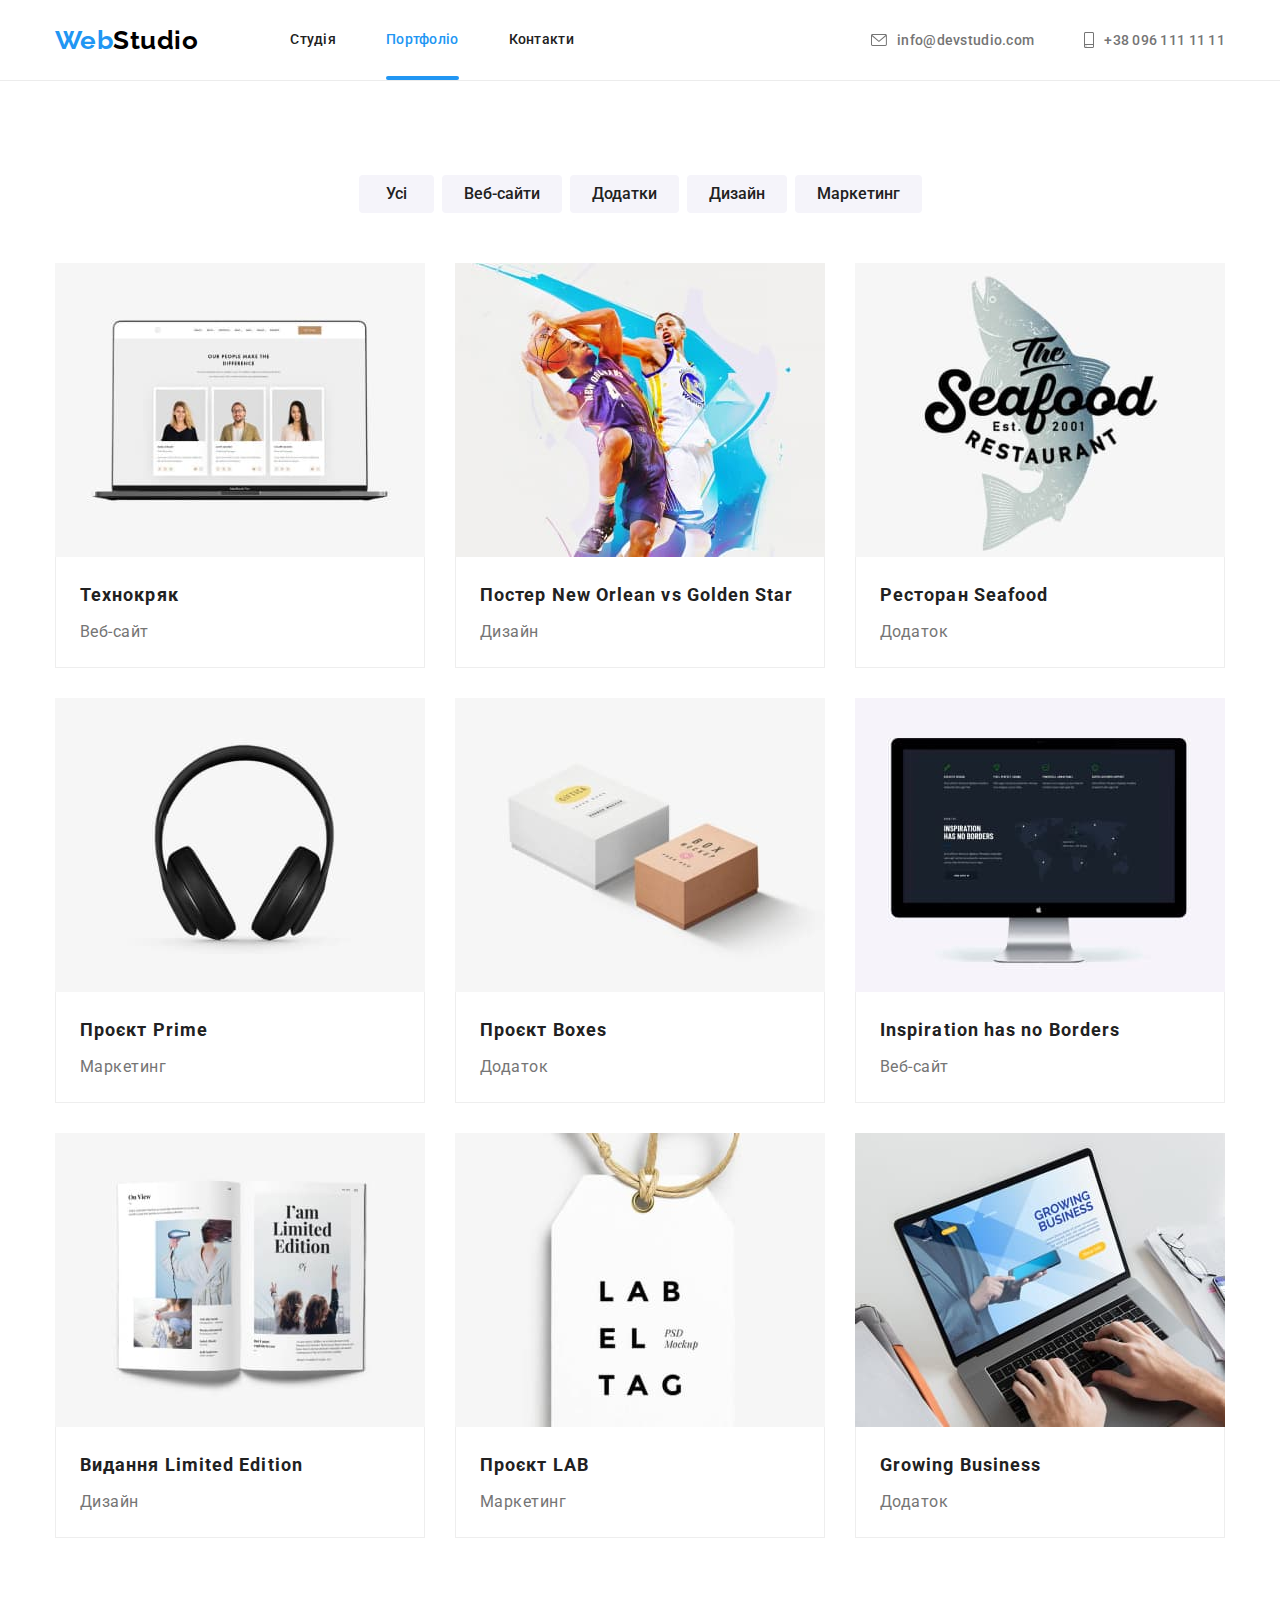
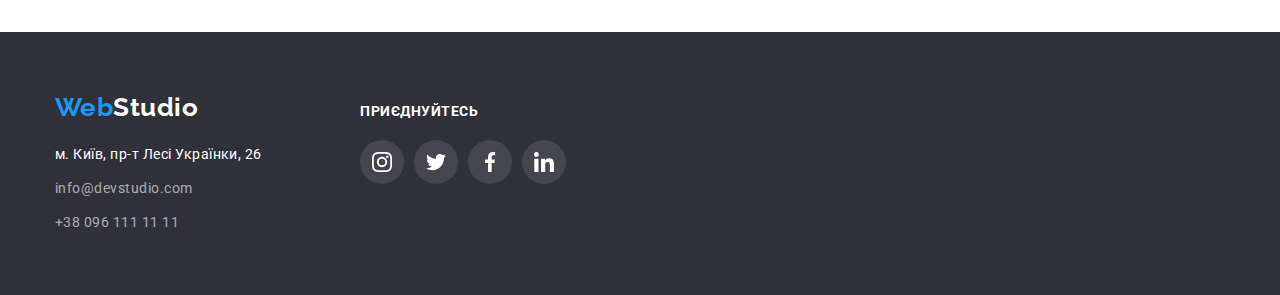
==== portfolio.html @ cae71cea "create hw-06" ====
<!DOCTYPE html>
<html lang="uk">
  <head>
    <meta charset="UTF-8" />
    <meta http-equiv="X-UA-Compatible" content="IE=edge" />
    <meta name="viewport" content="width=device-width, initial-scale=1.0" />
    <link rel="preconnect" href="https://fonts.gstatic.com" crossorigin />
    <link
      href="https://fonts.googleapis.com/css2?family=Raleway:wght@700&family=Roboto:wght@400;500;700;900&display=swap"
      rel="stylesheet"
    />
    <link
      rel="stylesheet"
      href="https://cdnjs.cloudflare.com/ajax/libs/modern-normalize/1.1.0/modern-normalize.min.css"
    />
    <link
      rel="stylesheet"
      href="https://cdnjs.cloudflare.com/ajax/libs/modern-normalize/1.1.0/modern-normalize.min.css"
    />

    <link rel="stylesheet" href="./css/styles.css" />
    <title>Portfolio</title>
  </head>
  <body>
    <!-- header -->
    <header class="header">
      <div class="container header-container">
        <nav class="header-container">
          <a class="logo" href="" lang="en"
            ><span class="logo-accent">Web</span>Studio</a
          >
          <ul class="header-container">
            <li class="nav-list-item">
              <a class="nav-link" href="./index.html">Студія</a>
            </li>
            <li class="nav-list-item">
              <a class="nav-link current" href="">Портфоліо</a>
            </li>
            <li class="nav-list-item">
              <a class="nav-link" href="">Контакти</a>
            </li>
          </ul>
        </nav>
        <ul class="header-container header-left">
          <li class="header-list-item">
            <a class="header-contacts" href="mailto:info@devstudio.com">
              <svg class="contacts-item" width="16" height="12">
                <use href="./imges/sprite.svg#icon-envelope"></use>
              </svg>
              info@devstudio.com
            </a>
          </li>
          <li class="header-list-item">
            <a class="header-contacts" href="tel:+380961111111">
              <svg class="contacts-item" width="10" height="16">
                <use href="./imges/sprite.svg#icon-smartphone"></use>
              </svg>
              +38 096 111 11 11</a
            >
          </li>
        </ul>
      </div>
    </header>

    <!-- main -->
    <main>
      <section class="portfolio-main section">
        <div class="container">
          <h1 class="visually-hidden">Portfolio</h1>
          <ul class="main-btn-list">
            <li class="main-btn-item">
              <button class="portfolio-btn" type="button">Усі</button>
            </li>
            <li class="main-btn-item">
              <button class="portfolio-btn" type="button">Веб-сайти</button>
            </li>
            <li class="main-btn-item">
              <button class="portfolio-btn" type="button">Додатки</button>
            </li>
            <li class="main-btn-item">
              <button class="portfolio-btn" type="button">Дизайн</button>
            </li>
            <li class="main-btn-item">
              <button class="portfolio-btn" type="button">Маркетинг</button>
            </li>
          </ul>

          <ul class="main-list">
            <li class="main-item">
              <a class="portfilio-list-link" href="">
                <div class="portfilio-list-item">
                  <img src="./imges/veb-site.jpg" alt="veb-site" width="370" />
                  <p class="portfilio-item-description">
                    Ресурс пропонує комплексні пропозиції з різним рівнем функціоналу та сервісів. Все це дозволить відвідувачу отримати вичерпні відомості про компанію чи приватну особу.
                  </p>
                  
                </div>
                <div class="main-item-bottom">
                  <h2 class="portfolio-title">Технокряк</h2>
                  <p class="work">Веб-сайт</p>
                </div>
              </a>
            </li>
            <li class="main-item">
              <a class="portfilio-list-link" href="">
                <div class="portfilio-list-item">
                  <img
                    src="./imges/comands.jpg"
                    alt="basket-bools comands"
                    width="370"
                  />
                  <p class="portfilio-item-description">
                    Ресурс пропонує комплексні пропозиції з різним рівнем функціоналу та сервісів. Все це дозволить відвідувачу отримати вичерпні відомості про компанію чи приватну особу.
                  </p>
                </div>
                <div class="main-item-bottom">
                  <h2 class="portfolio-title">
                    Постер New Orlean vs Golden Star
                  </h2>
                  <p class="work">Дизайн</p>
                </div>
              </a>
            </li>
            <li class="main-item">
              <a class="portfilio-list-link" href="">
                <div class="portfilio-list-item">
                  <img
                    src="./imges/seafood.jpg"
                    alt="restoran seafood"
                    width="370"
                  />

                   <p class="portfilio-item-description">
                    Ресурс пропонує комплексні пропозиції з різним рівнем функціоналу та сервісів. Все це дозволить відвідувачу отримати вичерпні відомості про компанію чи приватну особу.
                  </p>
                </div>
                <div class="main-item-bottom">
                  <h2 class="portfolio-title">Ресторан Seafood</h2>
                  <p class="work">Додаток</p>
                </div>
              </a>
            </li>
            <li class="main-item">
              <a class="portfilio-list-link" href="">
                <div class="portfilio-list-item">
                  <img
                   src="./imges/prime.jpg"
                    alt="prime" 
                    width="370" 
                    />

                     <p class="portfilio-item-description">
                     Ресурс пропонує комплексні пропозиції з різним рівнем функціоналу та сервісів. Все це дозволить відвідувачу отримати вичерпні відомості про компанію чи приватну особу.
                     </p>
                </div>
                <div class="main-item-bottom">
                  <h2 class="portfolio-title">Проєкт Prime</h2>
                  <p class="work">Маркетинг</p>
                </div>
              </a>
            </li>
            <li class="main-item">
              <a class="portfilio-list-link" href="">
                <div class="portfilio-list-item">
                  <img src="./imges/boxes.jpg" alt="boxes" width="370" />

                  <p class="portfilio-item-description">
                    Ресурс пропонує комплексні пропозиції з різним рівнем функціоналу та сервісів. Все це дозволить відвідувачу отримати вичерпні відомості про компанію чи приватну особу.
                  </p>
                </div>
                <div class="main-item-bottom">
                  <h2 class="portfolio-title">Проєкт Boxes</h2>
                  <p class="work">Додаток</p>
                </div>
              </a>
            </li>
            <li class="main-item">
              <a class="portfilio-list-link" href="">
                <div class="portfilio-list-item">
                  <img src="./imges/comp.jpg" alt="computer" width="370" />
 <p class="portfilio-item-description">
                     Ресурс пропонує комплексні пропозиції з різним рівнем функціоналу та сервісів. Все це дозволить відвідувачу отримати вичерпні відомості про компанію чи приватну особу.
                     </p>

                </div>
                <div class="main-item-bottom">
                  <h2 class="portfolio-title" lang="en">
                    Inspiration has no Borders
                  </h2>
                  <p class="work">Веб-сайт</p>
                </div>
              </a>
            </li>
            <li class="main-item">
              <a class="portfilio-list-link" href="">
                <div class="portfilio-list-item">
                  <img src="./imges/edition.jpg" alt="book" width="370" />

 <p class="portfilio-item-description">
                     Ресурс пропонує комплексні пропозиції з різним рівнем функціоналу та сервісів. Все це дозволить відвідувачу отримати вичерпні відомості про компанію чи приватну особу.
                     </p>
                </div>
                <div class="main-item-bottom">
                  <h2 class="portfolio-title">Видання Limited Edition</h2>
                  <p class="work">Дизайн</p>
                </div>
              </a>
            </li>
            <li class="main-item">
              <a class="portfilio-list-link" href="">
                <div class="portfilio-list-item">
                  <img src="./imges/lab.jpg" alt="laboratory" width="370" />
 <p class="portfilio-item-description">
                     Ресурс пропонує комплексні пропозиції з різним рівнем функціоналу та сервісів. Все це дозволить відвідувачу отримати вичерпні відомості про компанію чи приватну особу.
                     </p>

                </div>
                <div class="main-item-bottom">
                  <h2 class="portfolio-title">Проєкт LAB</h2>
                  <p class="work">Маркетинг</p>
                </div>
              </a>
            </li>
            <li class="main-item">
              <a class="portfilio-list-link" href="">
                <div class="portfilio-list-item">
                  <img
                    src="./imges/business.jpg"
                    alt="business-site"
                    width="370"
                  />
                     <p class="portfilio-item-description">
                     Ресурс пропонує комплексні пропозиції з різним рівнем функціоналу та сервісів. Все це дозволить відвідувачу отримати вичерпні відомості про компанію чи приватну особу.
                     </p>

                </div>
                <div class="main-item-bottom">
                  <h2 class="portfolio-title" lang="en">Growing Business</h2>
                  <p class="work">Додаток</p>
                </div>
              </a>
            </li>
          </ul>
        </div>
      </section>
    </main>

    <!-- footer -->
    <footer class="footer">
      <div class="container footer-container">
        <div class="footer-left">
          <a class="logo" href="" lang="en"
            ><span class="logo-accent">Web</span
            ><span class="logo-footer">Studio</span></a
          >
          <address class="footer-address">
            <ul>
              <li class="footer-item">
                <a
                  class="address adress-link"
                  href="https://goo.gl/maps/NStDRxaKjLtgSqXTA"
                  target="_blank"
                  rel="noopener noreferrer"
                  >м. Київ, пр-т Лесі Українки, 26</a
                >
              </li>
              <li class="footer-item">
                <a class="address" href="mailto:info@devstudio.com"
                  >info@devstudio.com</a
                >
              </li>
              <li class="footer-item">
                <a class="address" href="tel:+380961111111"
                  >+38 096 111 11 11</a
                >
              </li>
            </ul>
          </address>
        </div>

        <div class="footer-right">
          <h2 class="footer-title">приєднуйтесь</h2>
          <ul class="footer-right-list">
            <li class="footer-right-list-item">
              <a class="footer-item-icon" href="">
                <svg width="20" height="20">
                  <use href="./imges/sprite.svg#icon-instagram"></use>
                </svg>
              </a>
            </li>

            <li class="footer-right-list-item">
              <a class="footer-item-icon" href="">
                <svg width="20" height="20">
                  <use href="./imges/sprite.svg#icon-twitter"></use>
                </svg>
              </a>
            </li>

            <li class="footer-right-list-item">
              <a class="footer-item-icon" href="">
                <svg width="20" height="20">
                  <use href="./imges/sprite.svg#icon-facebook"></use>
                </svg>
              </a>
            </li>

            <li class="footer-right-list-item">
              <a class="footer-item-icon" href="">
                <svg width="20" height="20">
                  <use href="./imges/sprite.svg#icon-linkedin"></use>
                </svg>
              </a>
            </li>
          </ul>
        </div>
      </div>
    </footer>
  </body>
</html>
---- css/styles.css ----
:root {
  --primary-font-family: "Roboto", sans-serif;
  --secondary-font-family: "Raleway", sans-serif;

  --primary-text-color: #212121;
  --secondary-text-color: #757575;
  --accent-text-color: #ffffff;

  --accent-color: #2196f3;

  --primary-background: #f5f5f5;
  --secondary-background: #f5f4fa;
  --accent-background: #2f303a;

  --columns-gap: 30px;
}

body {
  font-family: var(--primary-font-family);
  letter-spacing: 0.03em;
  color: var(--primary-text-color);
}
ul {
  padding-left: 0;
  margin: 0;
  list-style: none;
}
a {
  text-decoration: none;
}
h1,
h2,
h3,
h4,
h5,
h6,
p {
  margin-top: 0;
  margin-bottom: 0;
}

img {
  display: block;
}

.current {
  color: var(--accent-color);
}

.container {
  width: 1200px;
  margin: 0 auto;
  padding-left: 15px;
  padding-right: 15px;
}

.visually-hidden {
  position: absolute;
  width: 1px;
  height: 1px;
  margin: -1px;
  border: 0;
  padding: 0;

  white-space: nowrap;
  clip-path: inset(100%);
  clip: rect(0 0 0 0);
  overflow: hidden;
}
/* ========studio========= */

/* --hero-- */
.hero {
  max-width: 1600px;
  margin: auto;
  padding-top: 200px;
  padding-bottom: 200px;
  background-image: linear-gradient(
      rgba(47, 48, 58, 0.4),
      rgba(47, 48, 58, 0.4)
    ),
    url(../imges/hero.jpg);
  background-size: cover;
  background-color: var(--accent-background);
}

.hero-container {
  text-align: center;
}

.main-title {
  width: 700px;
  margin: 0 auto;
  margin-bottom: 30px;
  font-weight: 900;
  font-size: 44px;
  line-height: 1.36;
  letter-spacing: 0.06em;
  text-transform: uppercase;
  color: var(--accent-text-color);
}
.main-btn {
  min-width: 216px;
  padding: 10px 16px;
  border: transparent;
  box-shadow: 0px 4px 4px rgba(0, 0, 0, 0.15);
  border-radius: 4px;
  font-family: inherit;
  font-weight: 700;
  font-size: 16px;
  line-height: 1.88;
  cursor: pointer;
  color: var(--accent-text-color);
  background-color: var(--accent-color);
}
.main-btn:active,
.main-btn:focus {
  position: relative;
  top: 1px;
  left: 1px;
}

/* ---peculiarities-- */

/* .peculiarities{
 background-color: var(--primary-background); 
}  */

.peculiarities-list {
  display: flex;
  flex-wrap: wrap;
  margin-left: calc(-1 * var(--columns-gap));
  margin-top: calc(-1 * var(--columns-gap));
}

.peculiarities-list-item {
  flex-basis: calc((100% - 120px) / 4);
  margin-left: var(--columns-gap);
  margin-top: var(--columns-gap);
}

.peculiarities-cart {
  display: flex;
  justify-content: center;
  align-items: center;
  height: 120px;
  margin-bottom: 30px;
  background: #f5f4fa;
  border-radius: 4px;
}

.title {
  margin-bottom: 10px;
  font-size: 14px;
  line-height: 1.14;
  text-transform: uppercase;
}

.description {
  font-size: 14px;
  line-height: 1.71;
  color: var(--secondary-text-color);
}

/* -----about----- */

.about {
  /* background-color: var(--primary-background);  */
  padding-bottom: 94px;
}

.about-list {
  display: flex;
  flex-wrap: wrap;
  margin-left: calc(-1 * var(--columns-gap));
  margin-top: calc(-1 * var(--columns-gap));
}

.about-list-item {
  position: relative;
  flex-basis: calc((100% - 90px) / 3);
  margin-left: var(--columns-gap);
  margin-top: var(--columns-gap);
}

.about-description {
  position: absolute;
  left: 0;
  bottom: 0;
  display: flex;
  align-items: center;
  justify-content: center;
  height: 70px;
  width: 100%;

  font-weight: 700;
  font-size: 14px;
  line-height: 1.14;

  text-transform: uppercase;
  background: rgba(47, 48, 58, 0.8);
  color: #ffffff;
}

/* ---team---- */
.team {
  background-color: var(--secondary-background);
}

.team-list {
  display: flex;
  flex-wrap: wrap;
  margin-left: calc(-1 * var(--columns-gap));
  margin-top: calc(-1 * var(--columns-gap));
}

.team-list-item {
  flex-basis: calc((100% - 120px) / 4);
  margin-left: var(--columns-gap);
  margin-top: var(--columns-gap);
  box-shadow: 0px 1px 3px rgba(0, 0, 0, 0.12), 0px 1px 1px rgba(0, 0, 0, 0.14),
    0px 2px 1px rgba(0, 0, 0, 0.2);
  border-radius: 0px 0px 4px 4px;
}

.team-item-bottom {
  text-align: center;
  padding: 30px;
  background-color: #ffffff;
}

.team-title {
  margin-bottom: 10px;
  font-weight: 500;
  font-size: 16px;
  line-height: 1.19;
}

.team-description {
  margin-bottom: 15px;
  font-size: 16px;
  line-height: 1.19;
  color: var(--secondary-text-color);
}

.team-list-icon {
  display: flex;
}

.team-list-item-icon:not(:last-child) {
  margin-right: 10px;
}

.team-item-icon {
  display: flex;
  align-items: center;
  justify-content: center;
  width: 44px;
  height: 44px;
  background-color: transparent;
  border-radius: 50%;
  transition: background-color 250ms cubic-bezier(0.4, 0, 0.2, 1);
}

.team-item-icon:hover,
.team-item-icon:focus {
  background-color: var(--accent-color);
  cursor: pointer;
}

.team-icon {
  fill: #afb1b8;
  transition: fill 250ms cubic-bezier(0.4, 0, 0.2, 1);
}

.team-item-icon:hover .team-icon,
.team-item-icon:focus .team-icon {
  fill: #ffffff;
}

/* ------clients-------- */
.clients-list {
  display: flex;
  flex-wrap: wrap;
  margin-top: calc(-1 * var(--columns-gap));
  margin-left: calc(-1 * var(--columns-gap));
}

.clients-list-item {
  flex-basis: calc((100% - 180px) / 6);
  margin-top: var(--columns-gap);
  margin-left: var(--columns-gap);
  height: 90px;
  width: 170px;
  border-radius: 4px;
}

.clients-item-icon {
  display: flex;
  justify-content: center;
  align-items: center;
  border: 1px solid #afb1b8;
  height: 100%;
  width: 100%;
  fill: #afb1b8;
  transition: border 250ms cubic-bezier(0.4, 0, 0.2, 1),
    fill 250ms cubic-bezier(0.4, 0, 0.2, 1);
}

.clients-item-icon:hover,
.clients-item-icon:focus {
  border: 1px solid var(--accent-color);
  fill: var(--accent-color);
  cursor: pointer;
}

/* ========portfolio====== */

/* ---main---- */
.main-btn-list {
  display: flex;
  justify-content: center;
  margin-bottom: 50px;
}

.main-btn-item:not(:last-child) {
  margin-right: 8px;
}

.portfolio-btn {
  min-width: 75px;
  padding: 6px 22px;
  border: transparent;
  border-radius: 4px;
  font-family: inherit;
  font-weight: 500;
  font-size: 16px;
  line-height: 1.62;
  color: var(--primary-text-color);
  background-color: var(--secondary-background);
  cursor: pointer;
  transition: color 250ms cubic-bezier(0.4, 0, 0.2, 1),
    background-color 250ms cubic-bezier(0.4, 0, 0.2, 1),
    box-shadow 250ms cubic-bezier(0.4, 0, 0.2, 1);
}
.portfolio-btn:hover,
.portfolio-btn:focus {
  color: var(--accent-text-color);
  background-color: var(--accent-color);
  box-shadow: 0px 3px 1px rgba(0, 0, 0, 0.1), 0px 1px 2px rgba(0, 0, 0, 0.08),
    0px 2px 2px rgba(0, 0, 0, 0.12);
}

.portfilio-list-link {
  color: inherit;
  transition: box-shadow 250ms cubic-bezier(0.4, 0, 0.2, 1);
}

.portfilio-list-link:hover,
.portfilio-list-link:focus {
  display: block;
  box-shadow: 0px 1px 1px rgba(0, 0, 0, 0.12), 0px 4px 4px rgba(0, 0, 0, 0.06),
    1px 4px 6px rgba(0, 0, 0, 0.16);
}

.main-list {
  display: flex;
  flex-wrap: wrap;
  margin-left: calc(-1 * var(--columns-gap));
  margin-top: calc(-1 * var(--columns-gap));
}

.main-item {
  flex-basis: calc((100% - 90px) / 3);
  margin-left: var(--columns-gap);
  margin-top: var(--columns-gap);
}

.main-item:hover .portfilio-item-description {
  transform: translateY(0);
}

.portfilio-list-item {
  position: relative;
  overflow: hidden;
}

.portfilio-item-description {
  position: absolute;
  top: 0;
  left: 0;
  display: flex;
  align-items: center;
  height: 100%;
  font-weight: 400;
  font-size: 18px;
  line-height: 1.56;
  color: #ffffff;
  background-color: rgba(33, 150, 243, 0.9);
  padding: 0 24px;
  transform: translateY(102%);
  transition: transform 250ms cubic-bezier(0.4, 0, 0.2, 1);
}

.main-item-bottom {
  padding: 20px 24px;
  border-left: 1px solid #eeeeee;
  border-right: 1px solid #eeeeee;
  border-bottom: 1px solid #eeeeee;
}

.portfolio-title {
  margin-bottom: 4px;
  font-weight: 700;
  font-size: 18px;
  line-height: 2;
  letter-spacing: 0.06em;
}

.work {
  font-size: 16px;
  line-height: 1.88;
  color: var(--secondary-text-color);
}

/* ====================component================ */
.section {
  padding-top: 94px;
  padding-bottom: 94px;
}

.studio-title {
  text-align: center;
  margin-bottom: 50px;
  font-weight: 700;
  font-size: 36px;
  line-height: 1.67;
}

/* --------------logo--------------*/
.logo {
  margin-right: 92px;
  font-family: var(--secondary-font-family);
  font-weight: 700;
  font-size: 26px;
  line-height: 1.19;
  color: #000000;
}
.logo-accent {
  color: var(--accent-color);
}

.logo-footer {
  color: var(--accent-text-color);
}

/* -------------header---------------- */
.header {
  border-bottom: 1px solid #ececec;
}

.header-container {
  display: flex;
  align-items: center;
}

.nav-list-item {
  position: relative;
  

}
.nav-list-item:not(:last-child) {
  margin-right: 50px;
}

.nav-link {
  display: block;
  padding-top: 32px;
  padding-bottom: 32px;
  font-weight: 500;
  font-size: 14px;
  line-height: 1.14;
  letter-spacing: 0.02em;
  color: var(--primary-text-color);
  transition: color 250ms cubic-bezier(0.4, 0, 0.2, 1);
}
.nav-link:hover,
.nav-link:focus {
  color: var(--accent-color);
}

.current {
  color: var(--accent-color);
  
}

.current::after {
  content: "";
  position: absolute;
  left: 0;
  bottom: 0;
  display: inline-block;
  width: 100%;
  height: 4px;
  background-color: var(--accent-color);
  border-radius: 2px;
}


.header-left {
  margin-left: auto;
}

.header-list-item:not(:last-child) {
  margin-right: 50px;
}

.header-contacts {
  display: inline-flex;
  align-items: center;
  padding-top: 32px;
  padding-bottom: 32px;
  font-weight: 500;
  font-size: 14px;
  line-height: 16px;
  letter-spacing: 0.02em;
  color: var(--secondary-text-color);
  transition: color 250ms cubic-bezier(0.4, 0, 0.2, 1);
}
.header-contacts:hover,
.header-contacts:focus {
  color: var(--accent-color);
  fill: var(--accent-color);
}

.header-contacts:hover .contacts-item,
.header-contacts:focus .contacts-item {
  color: var(--accent-color);
  fill: var(--accent-color);
}
.contacts-item {
  margin-right: 10px;
  fill: #757575;
  transition: fill 250ms cubic-bezier(0.4, 0, 0.2, 1);
}
/* -----------------footer---------------- */
.footer {
  padding: 60px 0;
  background-color: var(--accent-background);
}

.footer-container {
  display: flex;
  align-items: baseline;
}

.footer-left {
  margin-right: 70px;
}

.footer-address {
  margin-top: 20px;
}

.footer-item:not(:last-child) {
  margin-bottom: 10px;
}

.address {
  font-style: normal;
  font-size: 14px;
  line-height: 1.71;
  color: rgba(255, 255, 255, 0.6);
  transition: color 250ms cubic-bezier(0.4, 0, 0.2, 1);
}
.address:hover,
.address:focus {
  color: var(--accent-color);
}
.adress-link {
  color: var(--accent-text-color);
}

.footer-title {
  margin-bottom: 20px;
  font-weight: 700;
  font-size: 14px;
  line-height: 1.14;
  text-transform: uppercase;
  color: var(--accent-text-color);
}

.footer-right-list {
  display: flex;
}

.footer-right-list-item:not(:last-child) {
  margin-right: 10px;
}

.footer-item-icon {
  display: flex;
  align-items: center;
  justify-content: center;
  width: 44px;
  height: 44px;
  fill: #ffffff;
  background-color: rgba(255, 255, 255, 0.1);
  border-radius: 50%;
  transition: background-color 250ms cubic-bezier(0.4, 0, 0.2, 1);
}

.footer-item-icon:hover,
.footer-item-icon:focus {
  background-color: var(--accent-color);
}

/* --------backdrop--------- */
.backdrop {
  position: fixed;
  top: 0;
  left: 0;
  width: 100%;
  height: 100%;
  background-color: rgba(0, 0, 0, 0.2);

  opacity: 1;
  transition: opacity 250ms cubic-bezier(0.4, 0, 0.2, 1),
  visibility 250ms cubic-bezier(0.4, 0, 0.2, 1);


}

.modal {
  position: absolute;
  top: 50%;
  left: 50%;
  transform: translate(-50%, -50%) scale(1);
  width: 530px;
  height: 580px;

  background-color: #ffffff;
  box-shadow: 0px 1px 3px rgba(0, 0, 0, 0.12), 0px 1px 1px rgba(0, 0, 0, 0.14),
    0px 2px 1px rgba(0, 0, 0, 0.2);
  border-radius: 4px;

  transition: transform 250ms cubic-bezier(0.4, 0, 0.2, 1);

}

.backdrop.is-hidden {
  visibility: hidden;
  opacity: 0;
  pointer-events: none;

}

.backdrop.is-hidden .modal {
  transform: translate(-50%, -50%) scale(0.9);
}

.modal-btn {
  position: absolute;
  right: 0;
  top: 0;
  display: flex;
  align-items: center;
  justify-content: center;
  min-width: 30px;
  min-height: 30px;
  background-color: transparent;
  border: 1px solid rgba(0, 0, 0, 0.1);
  border-radius: 50%;
  cursor: pointer;
  margin-top: 8px;
  margin-right: 8px;
}

.modal-btn:active {
  transform: scale(0.9);
  transition: transform 250ms cubic-bezier(0.4, 0, 0.2, 1);
}
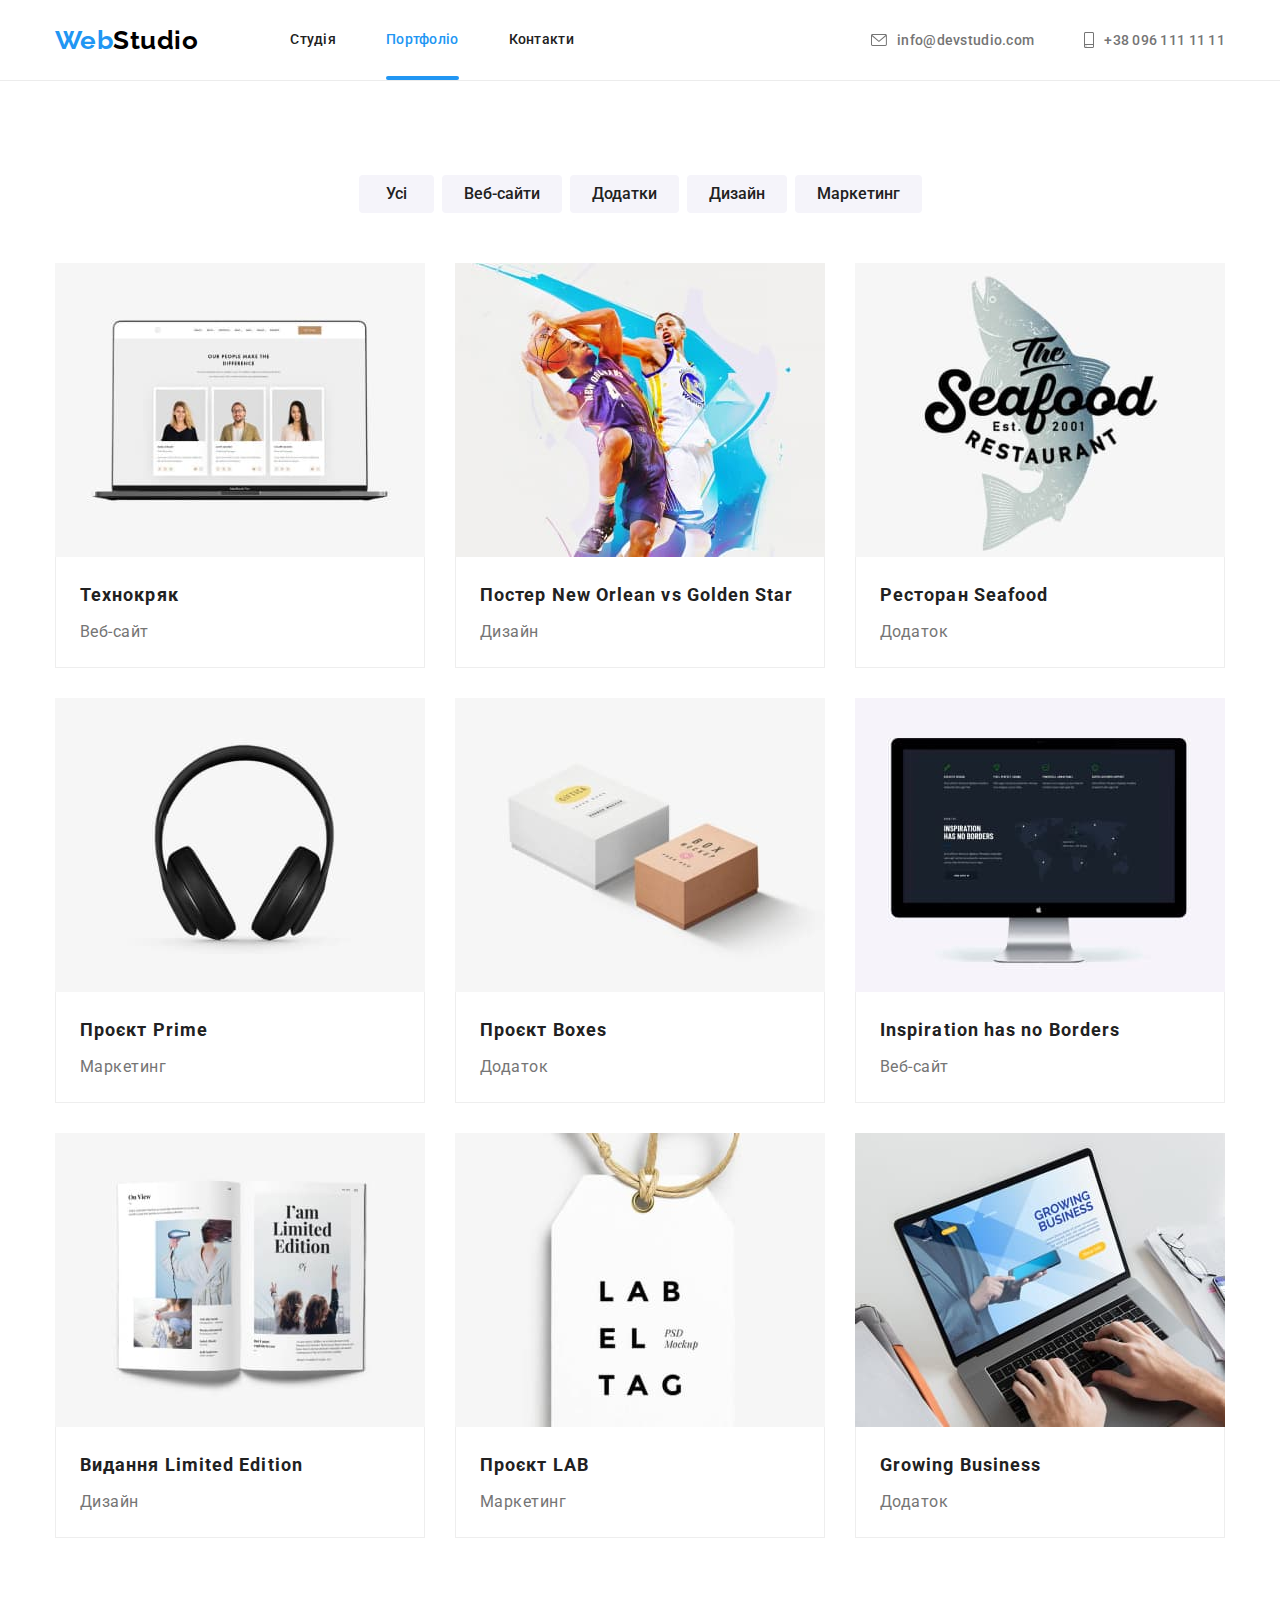
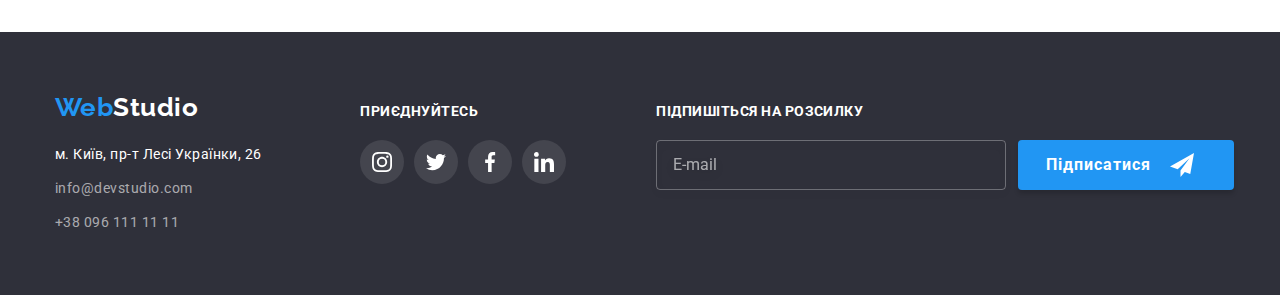
==== commit 90cdc23c: "create hw-06" ====
--- a/portfolio.html
+++ b/portfolio.html
@@ -314,6 +314,12 @@
             </li>
           </ul>
         </div>
+          <div class="form">
+          <label class="footer-title form-label" name="email">Підпишіться на розсилку
+            <input class="form-input" type="text" name="email" placeholder="E-mail">
+          </label>
+          <button class="main-btn form-btn" type="submit">Підписатися</button>
+        </div>
       </div>
     </footer>
   </body>
--- a/css/styles.css
+++ b/css/styles.css
@@ -466,8 +466,6 @@
 
 .nav-list-item {
   position: relative;
-  
-
 }
 .nav-list-item:not(:last-child) {
   margin-right: 50px;
@@ -491,7 +489,6 @@
 
 .current {
   color: var(--accent-color);
-  
 }
 
 .current::after {
@@ -505,7 +502,6 @@
   background-color: var(--accent-color);
   border-radius: 2px;
 }
-
 
 .header-left {
   margin-left: auto;
@@ -592,6 +588,7 @@
 
 .footer-right-list {
   display: flex;
+  margin-right: 90px;
 }
 
 .footer-right-list-item:not(:last-child) {
@@ -615,6 +612,54 @@
   background-color: var(--accent-color);
 }
 
+/* -----form------- */
+.form {
+  display: flex;
+  align-items: flex-end;
+}
+
+.form-label {
+  margin-bottom: 0;
+}
+
+.form-input {
+  margin-top: 20px;
+  height: 50px;
+  width: 350px;
+  background-color: transparent;
+  color: #ffffff;
+  border: 1px solid rgba(255, 255, 255, 0.3);
+  filter: drop-shadow(0px 4px 4px rgba(0, 0, 0, 0.15));
+  border-radius: 4px;
+  padding-left: 16px;
+}
+.form-input::placeholder {
+  font-size: 16px;
+  line-height: 1.25;
+  color: rgba(255, 255, 255, 0.6);
+}
+.form-btn {
+  position: relative;
+
+  display: inline-flex;
+  justify-content: flex-start;
+  letter-spacing: 0.06em;
+  padding: 10px 28px;
+  margin-left: 12px;
+}
+
+.form-btn::after {
+  position: absolute;
+  top: 50%;
+  right: 28px;
+  transform: translate(-50%, -50%);
+  content: "";
+  display: inline-block;
+  width: 24px;
+  height: 24px;
+  background-image: url(../imges/icon-send.svg);
+}
+
 /* --------backdrop--------- */
 .backdrop {
   position: fixed;
@@ -626,9 +671,7 @@
 
   opacity: 1;
   transition: opacity 250ms cubic-bezier(0.4, 0, 0.2, 1),
-  visibility 250ms cubic-bezier(0.4, 0, 0.2, 1);
-
-
+    visibility 250ms cubic-bezier(0.4, 0, 0.2, 1);
 }
 
 .modal {
@@ -637,7 +680,7 @@
   left: 50%;
   transform: translate(-50%, -50%) scale(1);
   width: 530px;
-  height: 580px;
+  height: 620px;
 
   background-color: #ffffff;
   box-shadow: 0px 1px 3px rgba(0, 0, 0, 0.12), 0px 1px 1px rgba(0, 0, 0, 0.14),
@@ -645,14 +688,12 @@
   border-radius: 4px;
 
   transition: transform 250ms cubic-bezier(0.4, 0, 0.2, 1);
-
 }
 
 .backdrop.is-hidden {
   visibility: hidden;
   opacity: 0;
   pointer-events: none;
-
 }
 
 .backdrop.is-hidden .modal {
@@ -680,3 +721,184 @@
   transform: scale(0.9);
   transition: transform 250ms cubic-bezier(0.4, 0, 0.2, 1);
 }
+
+.modal-btn:hover .modal-item,
+.modal-btn:focus .modal-item {
+  fill: var(--accent-color);
+}
+/* --------backdrop-form--------- */
+.backdrop-form {
+  padding: 40px;
+}
+
+.backdrop-form-title {
+  font-weight: 700;
+  font-size: 20px;
+  line-height: 1.15;
+  text-align: center;
+  color: var(--primary-text-color);
+  margin-bottom: 12px;
+}
+
+.form-field {
+  margin-bottom: 10px;
+}
+.form-field:last-child {
+  margin-bottom: 0;
+}
+
+.backdrop-label {
+  font-size: 12px;
+  line-height: 1.16;
+
+  letter-spacing: 0.01em;
+
+  color: var(--secondary-text-color);
+}
+
+.form-input-wraper {
+  position: relative;
+}
+
+.backdrop-input {
+  width: 100%;
+  height: 40px;
+  border: 1px solid rgba(33, 33, 33, 0.2);
+  border-radius: 4px;
+  padding-left: 42px;
+  margin-top: 4px;
+  cursor: pointer;
+  transition: border 250ms cubic-bezier(0.4, 0, 0.2, 1);
+}
+.backdrop-input:focus {
+  outline: none;
+  border: 1px solid var(--accent-color);
+}
+.backdrop-input:focus + .form-icon {
+  fill: var(--accent-color);
+}
+
+.form-icon {
+  position: absolute;
+  top: 50%;
+  left: 12px;
+  transform: translateY(-50%);
+  transition: fill 250ms cubic-bezier(0.4, 0, 0.2, 1);
+}
+
+.field-textarea {
+  margin-bottom: 20px;
+}
+
+.backdrop-textarea {
+  resize: none;
+  width: 100%;
+  height: 120px;
+  border: 1px solid rgba(33, 33, 33, 0.2);
+  border-radius: 4px;
+  margin-top: 4px;
+  padding: 12px 16px;
+  cursor: pointer;
+  transition: border 250ms cubic-bezier(0.4, 0, 0.2, 1);
+}
+
+.backdrop-textarea::placeholder {
+  font-size: 12px;
+  line-height: 1.16;
+  letter-spacing: 0.01em;
+
+  color: rgba(117, 117, 117, 0.5);
+}
+.backdrop-textarea:focus {
+  outline: none;
+  border: 1px solid var(--accent-color);
+}
+
+
+.form-field-wraper{
+ margin-bottom: 30px; 
+}
+
+.checkbox-input {
+  margin-right: 6px;
+}
+
+.checkbox-label {
+  display: inline-flex;
+  align-items: center;
+  font-size: 14px;
+  line-height: 1.71;
+  color: var(--secondary-text-color);
+  cursor: pointer;
+}
+
+.checkbox-label::before {
+  content: "";
+  display: inline-block;
+  width: 16px;
+  height: 16px;
+  border: 2px solid var(--primary-text-color);
+  border-radius: 4px;
+  margin-right: 5px;
+  cursor: pointer;
+  transition: background-color 250ms cubic-bezier(0.4, 0, 0.2, 1);
+}
+
+.checkbox-input:focus + .checkbox-label::before {
+  border: 1px solid var(--primary-text-color);
+}
+
+.checkbox-input:checked + .checkbox-label::before {
+  background-color: var(--accent-color);
+  border-color: transparent;
+  background-image: url(../imges/check.svg);
+  background-repeat: no-repeat;
+  background-position: center;
+  background-origin: border-box;
+}
+
+.checkbox-link {
+  font-size: 14px;
+  line-height: 1.71;
+  color: var(--accent-color);
+  border-bottom: 1px solid var(--accent-color);
+}
+
+.checkbox {
+  position: absolute;
+  width: 1px;
+  height: 1px;
+  margin: -1px;
+  border: 0;
+  padding: 0;
+
+  white-space: nowrap;
+  clip-path: inset(100%);
+  clip: rect(0 0 0 0);
+  overflow: hidden;
+}
+
+.modal-submit{
+  display: block;
+  margin: 0 auto;
+  max-width: 200px;
+  border-color: transparent;
+  background: var(--accent-color);
+box-shadow: 0px 4px 4px rgba(0, 0, 0, 0.15);
+border-radius: 4px;
+padding: 10px 25px;
+
+font-weight: 700;
+font-size: 16px;
+line-height: 1.88;
+letter-spacing: 0.06em;
+color: #FFFFFF;
+cursor: pointer;
+}
+
+.modal-submit:active,
+.modal-submit:focus{
+  position: relative;
+  top: 1px;
+  left: 1px;
+}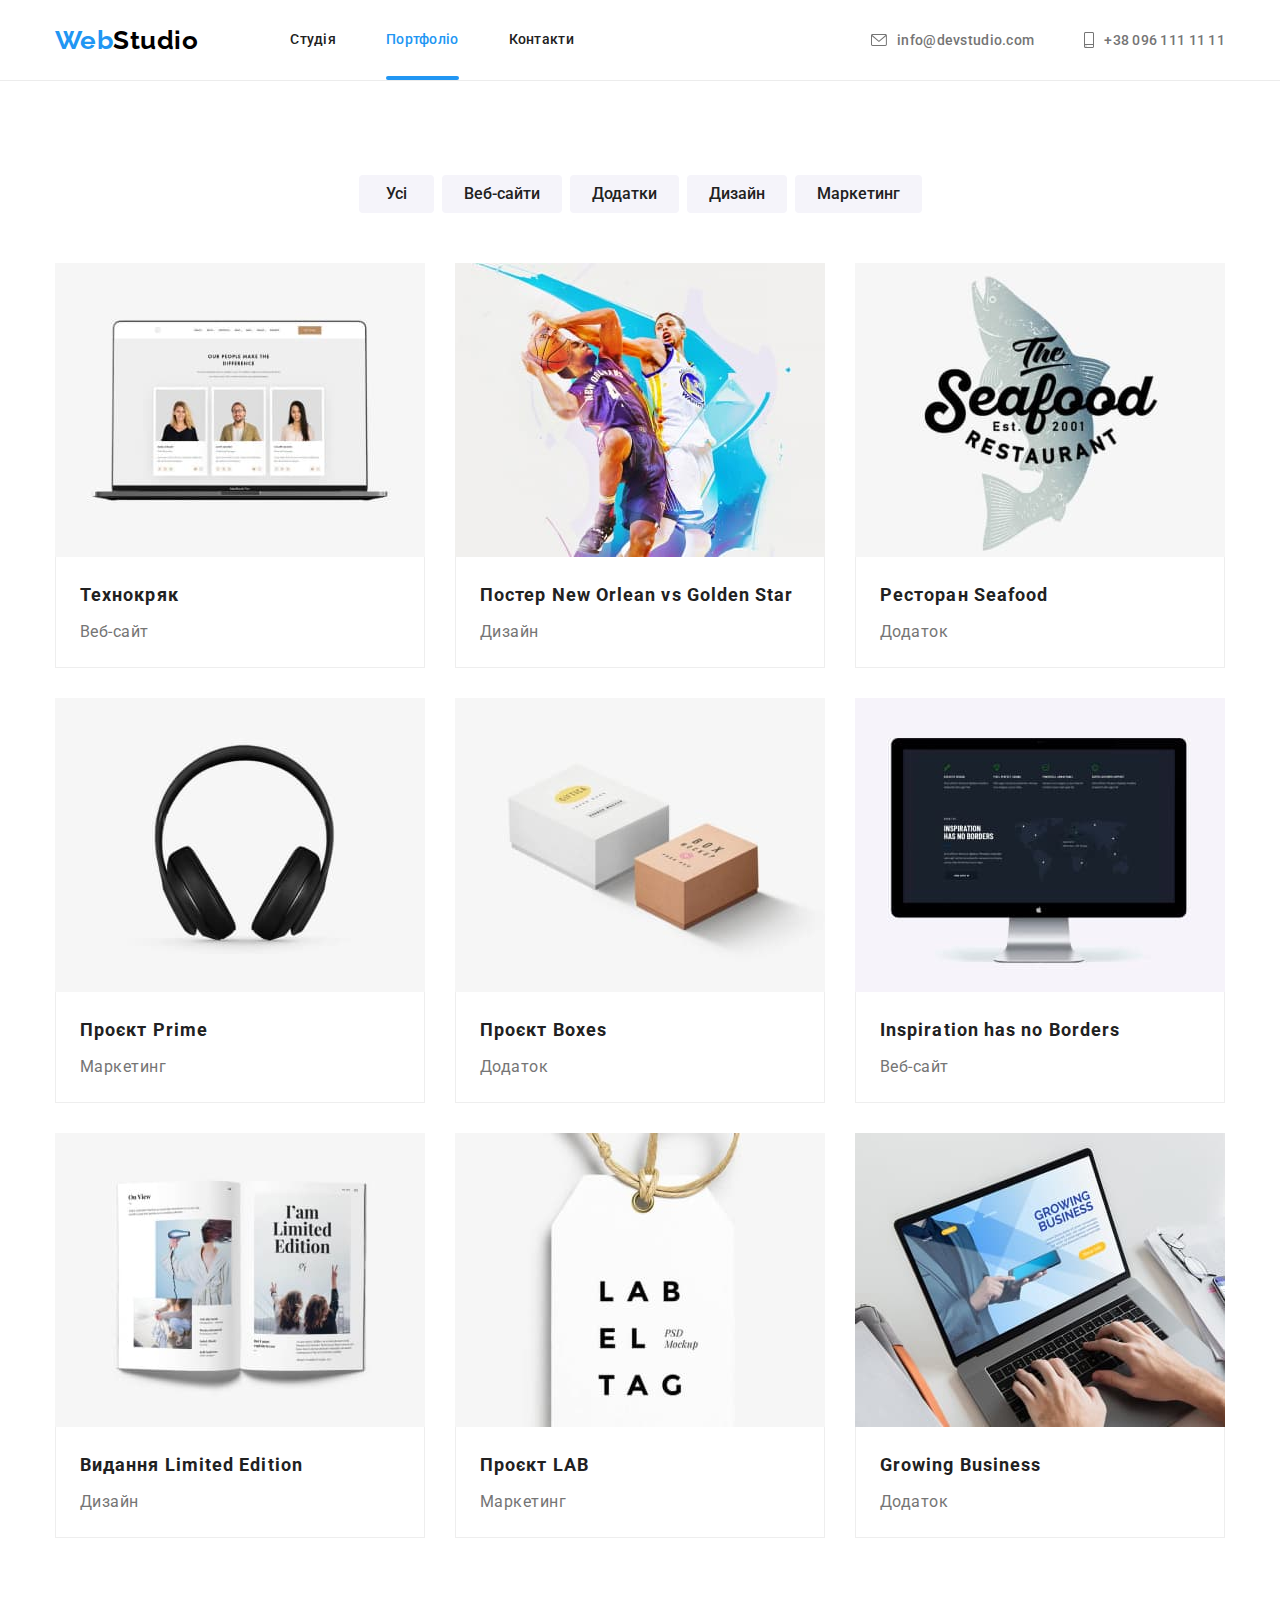
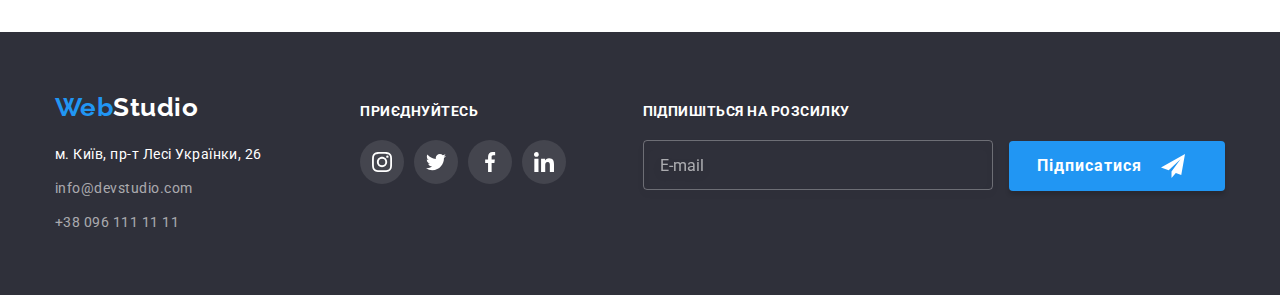
==== commit 794f432a: "update hw-06" ====
--- a/portfolio.html
+++ b/portfolio.html
@@ -314,13 +314,18 @@
             </li>
           </ul>
         </div>
-          <div class="form">
-          <label class="footer-title form-label" name="email">Підпишіться на розсилку
-            <input class="form-input" type="text" name="email" placeholder="E-mail">
-          </label>
-          <button class="main-btn form-btn" type="submit">Підписатися</button>
-        </div>
-      </div>
+        <form class="form">             
+       <p class="footer-title form-label"> Підпишіться на розсилку</p>
+            <label>
+                  <input
+                    class="form-input"
+                    type="text"
+                    name="email"
+                    placeholder="E-mail"
+                  />
+            </label>
+          <button class="main-btn form-btn" type="submit">Підписатися</button>  
+    </form>
     </footer>
   </body>
 </html>
--- a/css/styles.css
+++ b/css/styles.css
@@ -577,6 +577,10 @@
   color: var(--accent-text-color);
 }
 
+
+.footer-right{
+    margin-right: auto;
+}
 .footer-title {
   margin-bottom: 20px;
   font-weight: 700;
@@ -588,7 +592,8 @@
 
 .footer-right-list {
   display: flex;
-  margin-right: 90px;
+  /* margin-right: 90px; */
+
 }
 
 .footer-right-list-item:not(:last-child) {
@@ -613,10 +618,6 @@
 }
 
 /* -----form------- */
-.form {
-  display: flex;
-  align-items: flex-end;
-}
 
 .form-label {
   margin-bottom: 0;
@@ -660,6 +661,7 @@
   background-image: url(../imges/icon-send.svg);
 }
 
+
 /* --------backdrop--------- */
 .backdrop {
   position: fixed;
@@ -680,7 +682,7 @@
   left: 50%;
   transform: translate(-50%, -50%) scale(1);
   width: 530px;
-  height: 620px;
+  height: 580px;
 
   background-color: #ffffff;
   box-shadow: 0px 1px 3px rgba(0, 0, 0, 0.12), 0px 1px 1px rgba(0, 0, 0, 0.14),
@@ -722,6 +724,10 @@
   transition: transform 250ms cubic-bezier(0.4, 0, 0.2, 1);
 }
 
+.modal-item{
+  transition: fill 250ms cubic-bezier(0.4, 0, 0.2, 1);
+}
+
 .modal-btn:hover .modal-item,
 .modal-btn:focus .modal-item {
   fill: var(--accent-color);
@@ -737,7 +743,7 @@
   line-height: 1.15;
   text-align: center;
   color: var(--primary-text-color);
-  margin-bottom: 12px;
+  margin-bottom: 10px;
 }
 
 .form-field {
@@ -787,16 +793,16 @@
 }
 
 .field-textarea {
-  margin-bottom: 20px;
+  margin-bottom: 18px;
 }
 
 .backdrop-textarea {
   resize: none;
   width: 100%;
-  height: 120px;
+  height: 100px;
   border: 1px solid rgba(33, 33, 33, 0.2);
   border-radius: 4px;
-  margin-top: 4px;
+   margin-top: 4px; 
   padding: 12px 16px;
   cursor: pointer;
   transition: border 250ms cubic-bezier(0.4, 0, 0.2, 1);
@@ -816,6 +822,7 @@
 
 
 .form-field-wraper{
+  text-align: center;
  margin-bottom: 30px; 
 }
 
